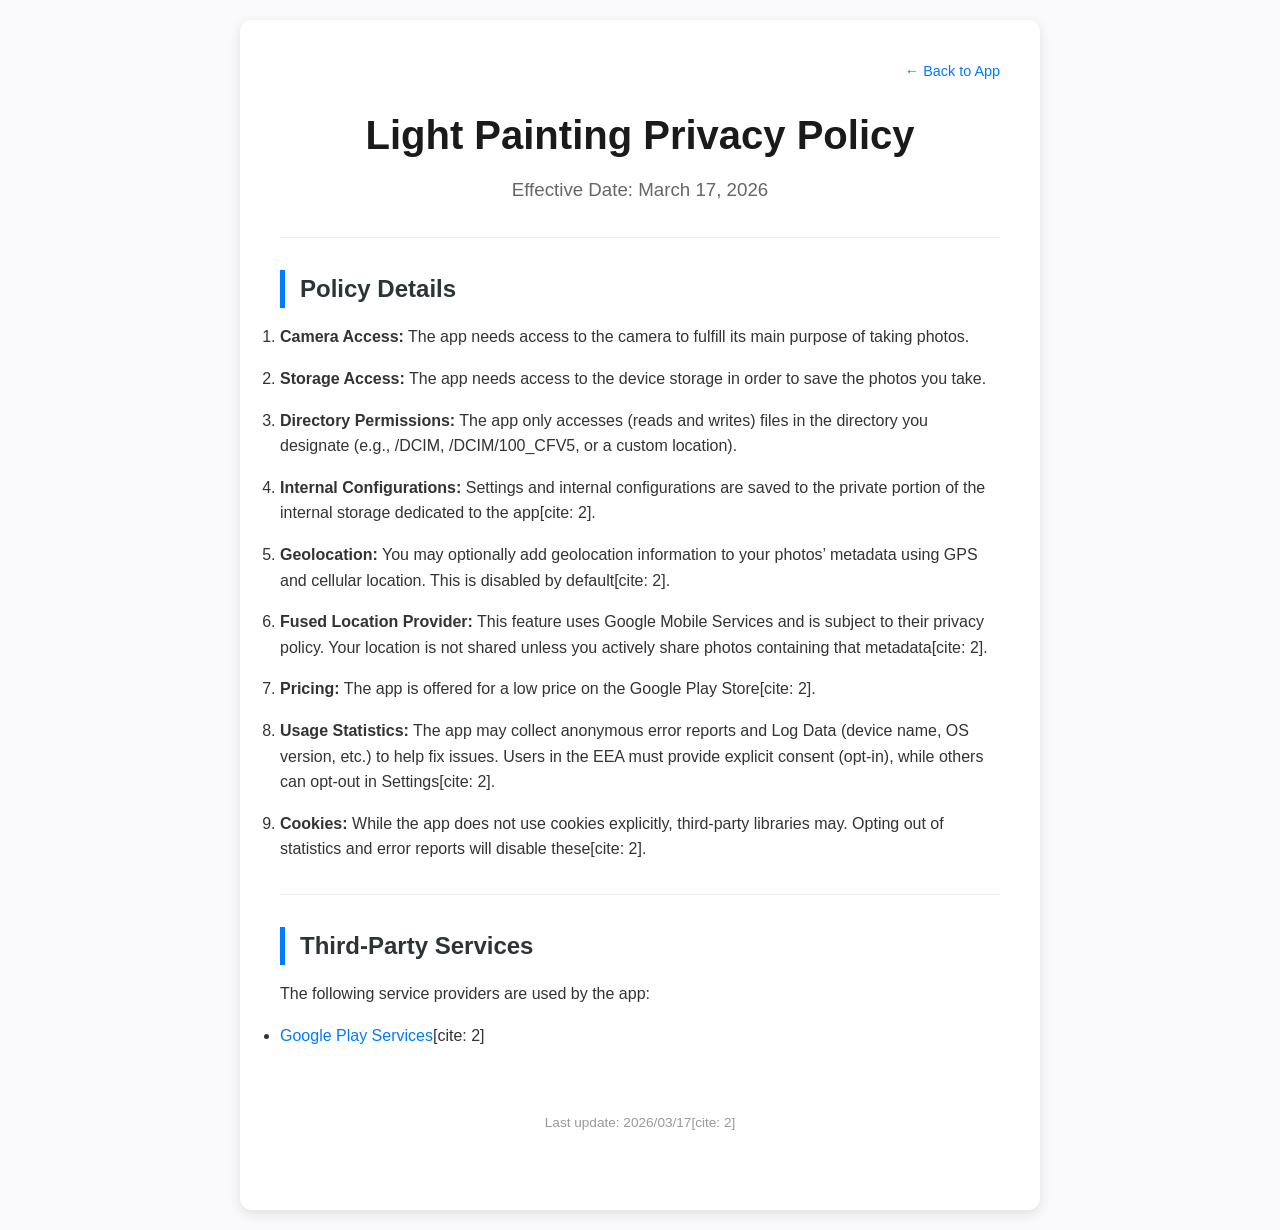
==== privacypolicy.html @ 0c080e07 "Add files via upload" ====
<!DOCTYPE html>
<html lang="en">
<head>
    <meta charset="UTF-8">
    <meta name="viewport" content="width=device-width, initial-scale=1.0">
    <title>Privacy Policy - Light Painting</title>
    <link rel="stylesheet" href="style.css">
</head>
<body>
    <div class="container">
        <nav><a href="index.html">← Back to App</a></nav>
        
        <h1>Light Painting Privacy Policy</h1>
        <h3>Effective Date: March 17, 2026</h3>
        
        <hr>

        <h2>Policy Details</h2>
        <ol>
            <li><strong>Camera Access:</strong> The app needs access to the camera to fulfill its main purpose of taking photos.</li>
            <li><strong>Storage Access:</strong> The app needs access to the device storage in order to save the photos you take.</li>
            <li><strong>Directory Permissions:</strong> The app only accesses (reads and writes) files in the directory you designate (e.g., /DCIM, /DCIM/100_CFV5, or a custom location).</li>
            <li><strong>Internal Configurations:</strong> Settings and internal configurations are saved to the private portion of the internal storage dedicated to the app[cite: 2].</li>
            <li><strong>Geolocation:</strong> You may optionally add geolocation information to your photos’ metadata using GPS and cellular location. This is disabled by default[cite: 2].</li>
            <li><strong>Fused Location Provider:</strong> This feature uses Google Mobile Services and is subject to their privacy policy. Your location is not shared unless you actively share photos containing that metadata[cite: 2].</li>
            <li><strong>Pricing:</strong> The app is offered for a low price on the Google Play Store[cite: 2].</li>
            <li><strong>Usage Statistics:</strong> The app may collect anonymous error reports and Log Data (device name, OS version, etc.) to help fix issues. Users in the EEA must provide explicit consent (opt-in), while others can opt-out in Settings[cite: 2].</li>
            <li><strong>Cookies:</strong> While the app does not use cookies explicitly, third-party libraries may. Opting out of statistics and error reports will disable these[cite: 2].</li>
        </ol>

        <hr>

        <h2>Third-Party Services</h2>
        <p>The following service providers are used by the app:</p>
        <ul>
            <li><a href="https://policies.google.com/privacy" target="_blank">Google Play Services</a>[cite: 2]</li>
        </ul>

        <div class="footer">
            <p>Last update: 2026/03/17[cite: 2]</p>
        </div>
    </div>
</body>
</html>
---- style.css ----
/* style.css */

/* 1. Global Reset & Variables */
:root {
    --primary-color: #007bff;
    --text-color: #333;
    --light-bg: #f9f9fb;
    --white: #ffffff;
    --shadow: 0 4px 12px rgba(0, 0, 0, 0.1);
    --border-radius: 12px;
}

* {
    box-sizing: border-box;
    margin: 0;
    padding: 0;
}

body {
    font-family: -apple-system, BlinkMacSystemFont, "Segoe UI", Roboto, Helvetica, Arial, sans-serif;
    line-height: 1.6;
    color: var(--text-color);
    background-color: var(--light-bg);
    padding: 20px;
}

/* 2. Container & Layout */
.container {
    max-width: 800px;
    margin: 0 auto;
    background: var(--white);
    padding: 40px;
    border-radius: var(--border-radius);
    box-shadow: var(--shadow);
}

/* 3. Typography */
h1 {
    font-size: 2.5rem;
    color: #1a1a1a;
    text-align: center;
    margin-bottom: 0.5rem;
}

h3 {
    font-weight: 400;
    color: #666;
    text-align: center;
    margin-bottom: 2rem;
}

h2 {
    color: #2d3436;
    margin-top: 2rem;
    margin-bottom: 1rem;
    border-left: 5px solid var(--primary-color);
    padding-left: 15px;
}

p, li {
    margin-bottom: 1rem;
}

/* 4. Links & Buttons */
a {
    color: var(--primary-color);
    text-decoration: none;
    transition: opacity 0.2s;
}

a:hover {
    text-decoration: underline;
    opacity: 0.8;
}

/* 5. Image & Photo Gallery */
.photo-grid {
    display: grid;
    grid-template-columns: repeat(auto-fit, minmax(250px, 1fr));
    gap: 20px;
    margin: 2rem 0;
}

.photo-grid img {
    width: 100%;
    height: auto;
    border-radius: var(--border-radius);
    box-shadow: var(--shadow);
    transition: transform 0.3s ease;
}

.photo-grid img:hover {
    transform: scale(1.02);
}

/* 6. Navigation & Footer */
nav {
    text-align: right;
    margin-bottom: 20px;
    font-size: 0.9rem;
}

.footer {
    text-align: center;
    font-size: 0.85rem;
    color: #999;
    margin-top: 4rem;
    padding-bottom: 20px;
}

hr {
    border: 0;
    border-top: 1px solid #eee;
    margin: 2rem 0;
}

/* 7. Mobile Adjustments */
@media (max-width: 600px) {
    .container {
        padding: 20px;
    }
    h1 {
        font-size: 2rem;
    }
}
/* style.css additions */

.button-container {
    text-align: center;
    margin: 3rem 0;
}

.button {
    background-color: var(--primary-color);
    color: var(--white) !important; /* Ensure text stays white */
    padding: 12px 24px;
    border-radius: 8px;
    font-weight: 600;
    text-decoration: none;
    display: inline-block;
    transition: background-color 0.2s, transform 0.1s;
    box-shadow: 0 4px 6px rgba(0, 123, 255, 0.2);
}

.button:hover {
    background-color: #0056b3;
    text-decoration: none;
    transform: translateY(-1px);
}

.button:active {
    transform: translateY(0);
}
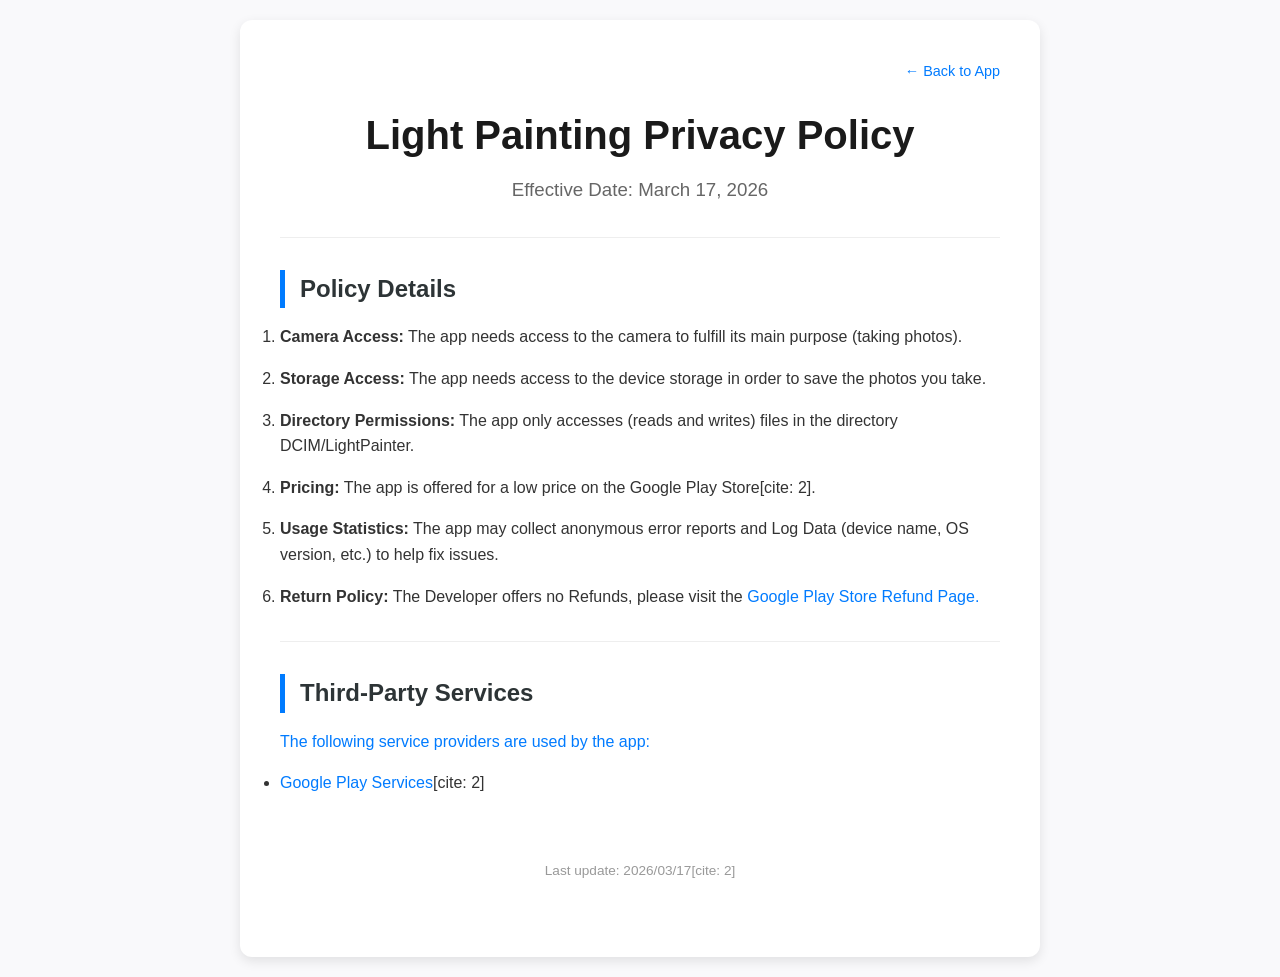
==== commit 6a4f0385: "Update privacypolicy.html" ====
--- a/privacypolicy.html
+++ b/privacypolicy.html
@@ -17,15 +17,12 @@
 
         <h2>Policy Details</h2>
         <ol>
-            <li><strong>Camera Access:</strong> The app needs access to the camera to fulfill its main purpose of taking photos.</li>
+            <li><strong>Camera Access:</strong> The app needs access to the camera to fulfill its main purpose (taking photos).</li>
             <li><strong>Storage Access:</strong> The app needs access to the device storage in order to save the photos you take.</li>
-            <li><strong>Directory Permissions:</strong> The app only accesses (reads and writes) files in the directory you designate (e.g., /DCIM, /DCIM/100_CFV5, or a custom location).</li>
-            <li><strong>Internal Configurations:</strong> Settings and internal configurations are saved to the private portion of the internal storage dedicated to the app[cite: 2].</li>
-            <li><strong>Geolocation:</strong> You may optionally add geolocation information to your photos’ metadata using GPS and cellular location. This is disabled by default[cite: 2].</li>
-            <li><strong>Fused Location Provider:</strong> This feature uses Google Mobile Services and is subject to their privacy policy. Your location is not shared unless you actively share photos containing that metadata[cite: 2].</li>
+            <li><strong>Directory Permissions:</strong> The app only accesses (reads and writes) files in the directory DCIM/LightPainter.</li>
             <li><strong>Pricing:</strong> The app is offered for a low price on the Google Play Store[cite: 2].</li>
-            <li><strong>Usage Statistics:</strong> The app may collect anonymous error reports and Log Data (device name, OS version, etc.) to help fix issues. Users in the EEA must provide explicit consent (opt-in), while others can opt-out in Settings[cite: 2].</li>
-            <li><strong>Cookies:</strong> While the app does not use cookies explicitly, third-party libraries may. Opting out of statistics and error reports will disable these[cite: 2].</li>
+            <li><strong>Usage Statistics:</strong> The app may collect anonymous error reports and Log Data (device name, OS version, etc.) to help fix issues.</li>
+            <li><strong>Return Policy:</strong> The Developer offers no Refunds, please visit the <a href="https://support.google.com/googleplay/answer/15574897?hl=en" target="_blank">Google Play Store Refund Page.</li>
         </ol>
 
         <hr>
@@ -41,4 +38,4 @@
         </div>
     </div>
 </body>
-</html>+</html>
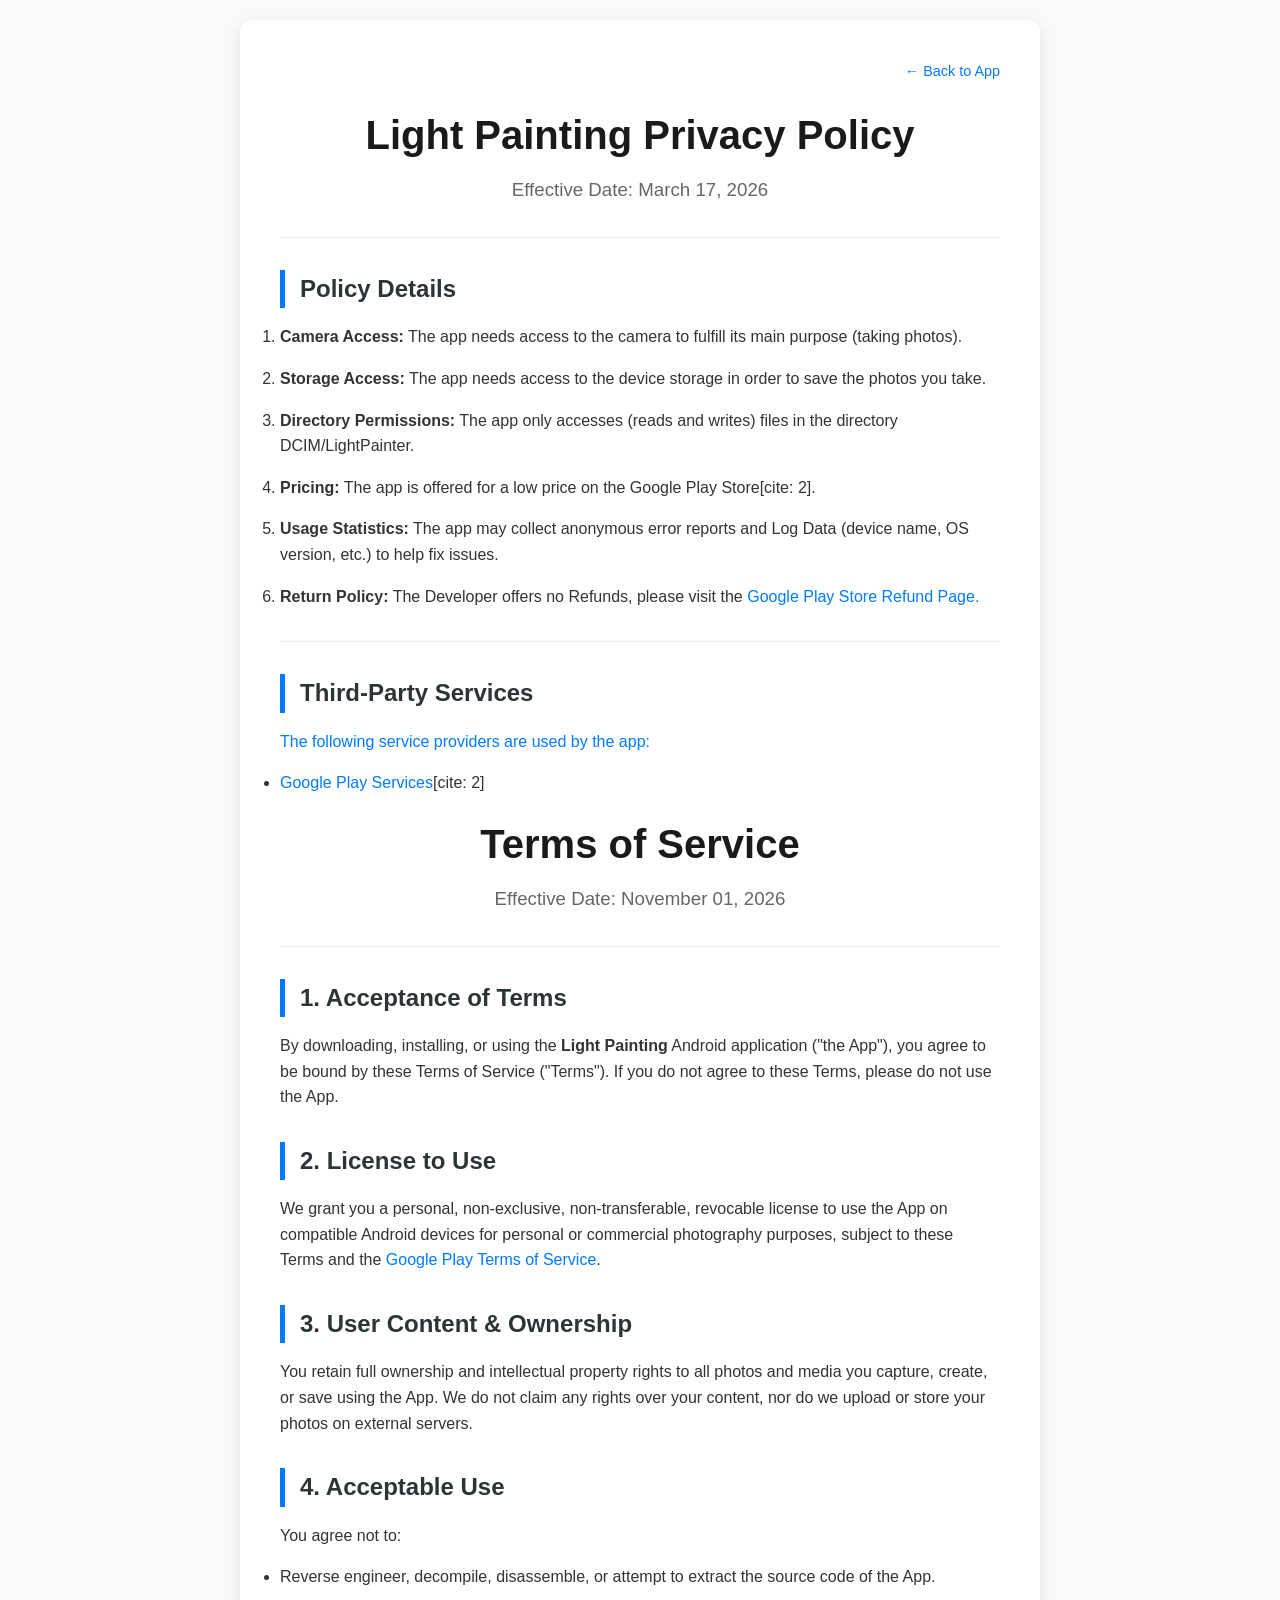
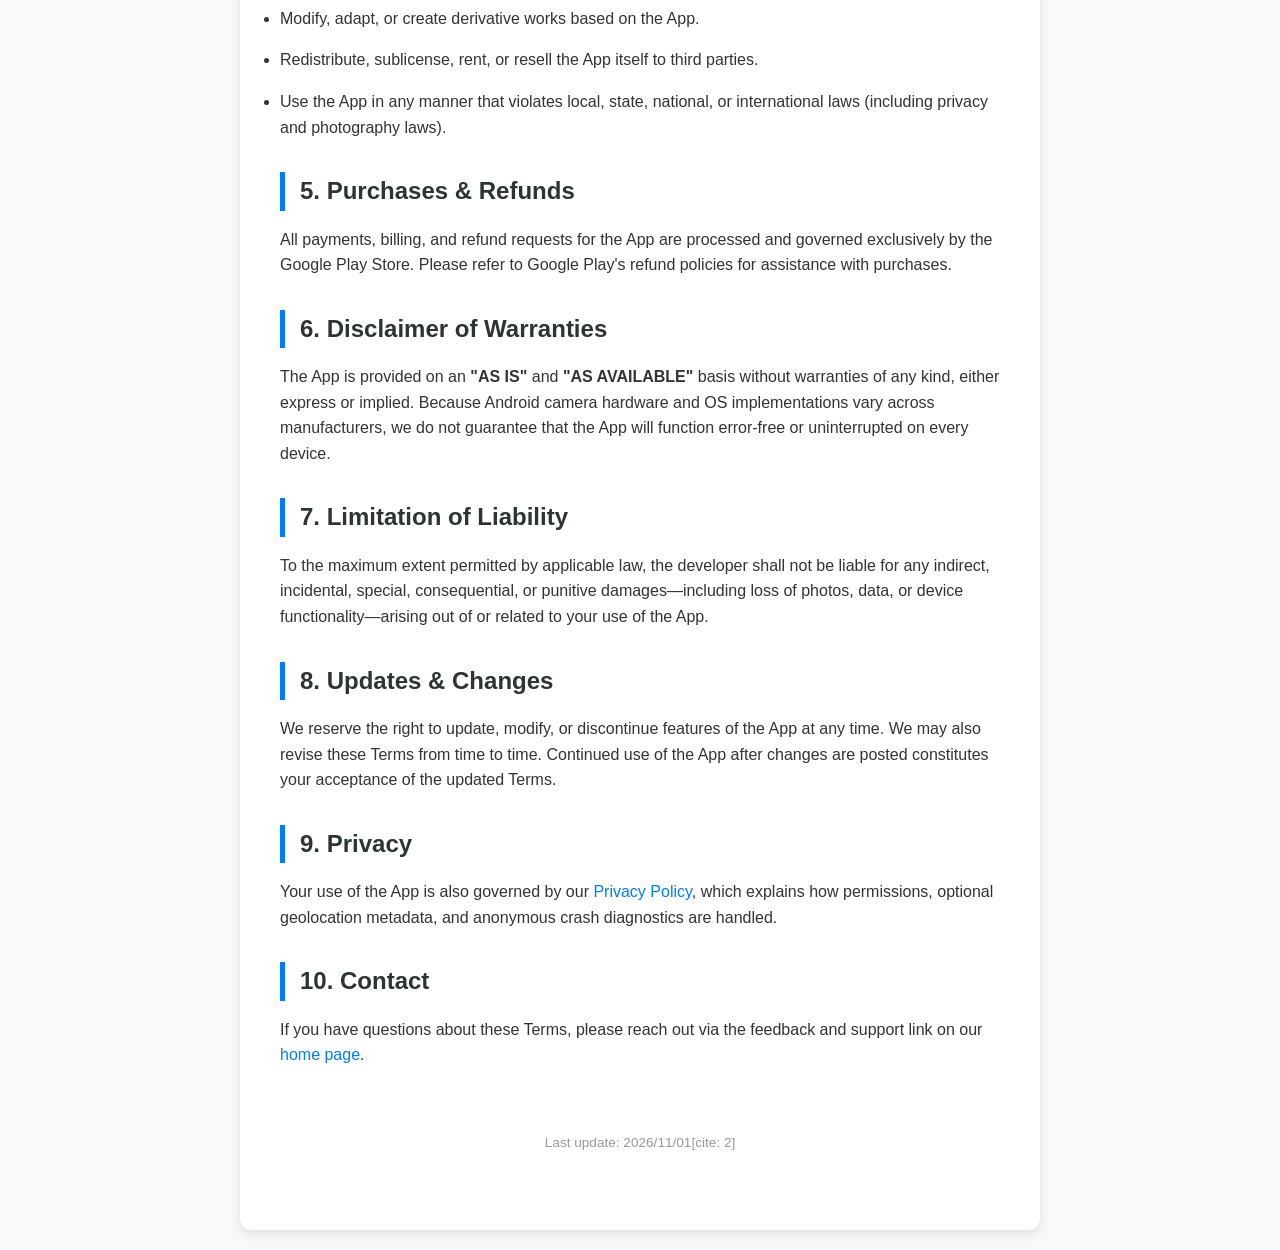
==== commit eb519ebc: "Update privacypolicy.html added TOS" ====
--- a/privacypolicy.html
+++ b/privacypolicy.html
@@ -24,7 +24,6 @@
             <li><strong>Usage Statistics:</strong> The app may collect anonymous error reports and Log Data (device name, OS version, etc.) to help fix issues.</li>
             <li><strong>Return Policy:</strong> The Developer offers no Refunds, please visit the <a href="https://support.google.com/googleplay/answer/15574897?hl=en" target="_blank">Google Play Store Refund Page.</li>
         </ol>
-
         <hr>
 
         <h2>Third-Party Services</h2>
@@ -33,8 +32,49 @@
             <li><a href="https://policies.google.com/privacy" target="_blank">Google Play Services</a>[cite: 2]</li>
         </ul>
 
+        <h1>Terms of Service</h1>
+        <h3>Effective Date: November 01, 2026</h3>
+        
+        <hr>
+
+        <h2>1. Acceptance of Terms</h2>
+        <p>By downloading, installing, or using the <strong>Light Painting</strong> Android application ("the App"), you agree to be bound by these Terms of Service ("Terms"). If you do not agree to these Terms, please do not use the App.</p>
+
+        <h2>2. License to Use</h2>
+        <p>We grant you a personal, non-exclusive, non-transferable, revocable license to use the App on compatible Android devices for personal or commercial photography purposes, subject to these Terms and the <a href="https://play.google.com/about/play-terms/" target="_blank">Google Play Terms of Service</a>.</p>
+
+        <h2>3. User Content &amp; Ownership</h2>
+        <p>You retain full ownership and intellectual property rights to all photos and media you capture, create, or save using the App. We do not claim any rights over your content, nor do we upload or store your photos on external servers.</p>
+
+        <h2>4. Acceptable Use</h2>
+        <p>You agree not to:</p>
+        <ul>
+            <li>Reverse engineer, decompile, disassemble, or attempt to extract the source code of the App.</li>
+            <li>Modify, adapt, or create derivative works based on the App.</li>
+            <li>Redistribute, sublicense, rent, or resell the App itself to third parties.</li>
+            <li>Use the App in any manner that violates local, state, national, or international laws (including privacy and photography laws).</li>
+        </ul>
+
+        <h2>5. Purchases &amp; Refunds</h2>
+        <p>All payments, billing, and refund requests for the App are processed and governed exclusively by the Google Play Store. Please refer to Google Play's refund policies for assistance with purchases.</p>
+
+        <h2>6. Disclaimer of Warranties</h2>
+        <p>The App is provided on an <strong>"AS IS"</strong> and <strong>"AS AVAILABLE"</strong> basis without warranties of any kind, either express or implied. Because Android camera hardware and OS implementations vary across manufacturers, we do not guarantee that the App will function error-free or uninterrupted on every device.</p>
+
+        <h2>7. Limitation of Liability</h2>
+        <p>To the maximum extent permitted by applicable law, the developer shall not be liable for any indirect, incidental, special, consequential, or punitive damages—including loss of photos, data, or device functionality—arising out of or related to your use of the App.</p>
+
+        <h2>8. Updates &amp; Changes</h2>
+        <p>We reserve the right to update, modify, or discontinue features of the App at any time. We may also revise these Terms from time to time. Continued use of the App after changes are posted constitutes your acceptance of the updated Terms.</p>
+
+        <h2>9. Privacy</h2>
+        <p>Your use of the App is also governed by our <a href="privacy.html">Privacy Policy</a>, which explains how permissions, optional geolocation metadata, and anonymous crash diagnostics are handled.</p>
+
+        <h2>10. Contact</h2>
+        <p>If you have questions about these Terms, please reach out via the feedback and support link on our <a href="index.html">home page</a>.</p>
+
         <div class="footer">
-            <p>Last update: 2026/03/17[cite: 2]</p>
+            <p>Last update: 2026/11/01[cite: 2]</p>
         </div>
     </div>
 </body>
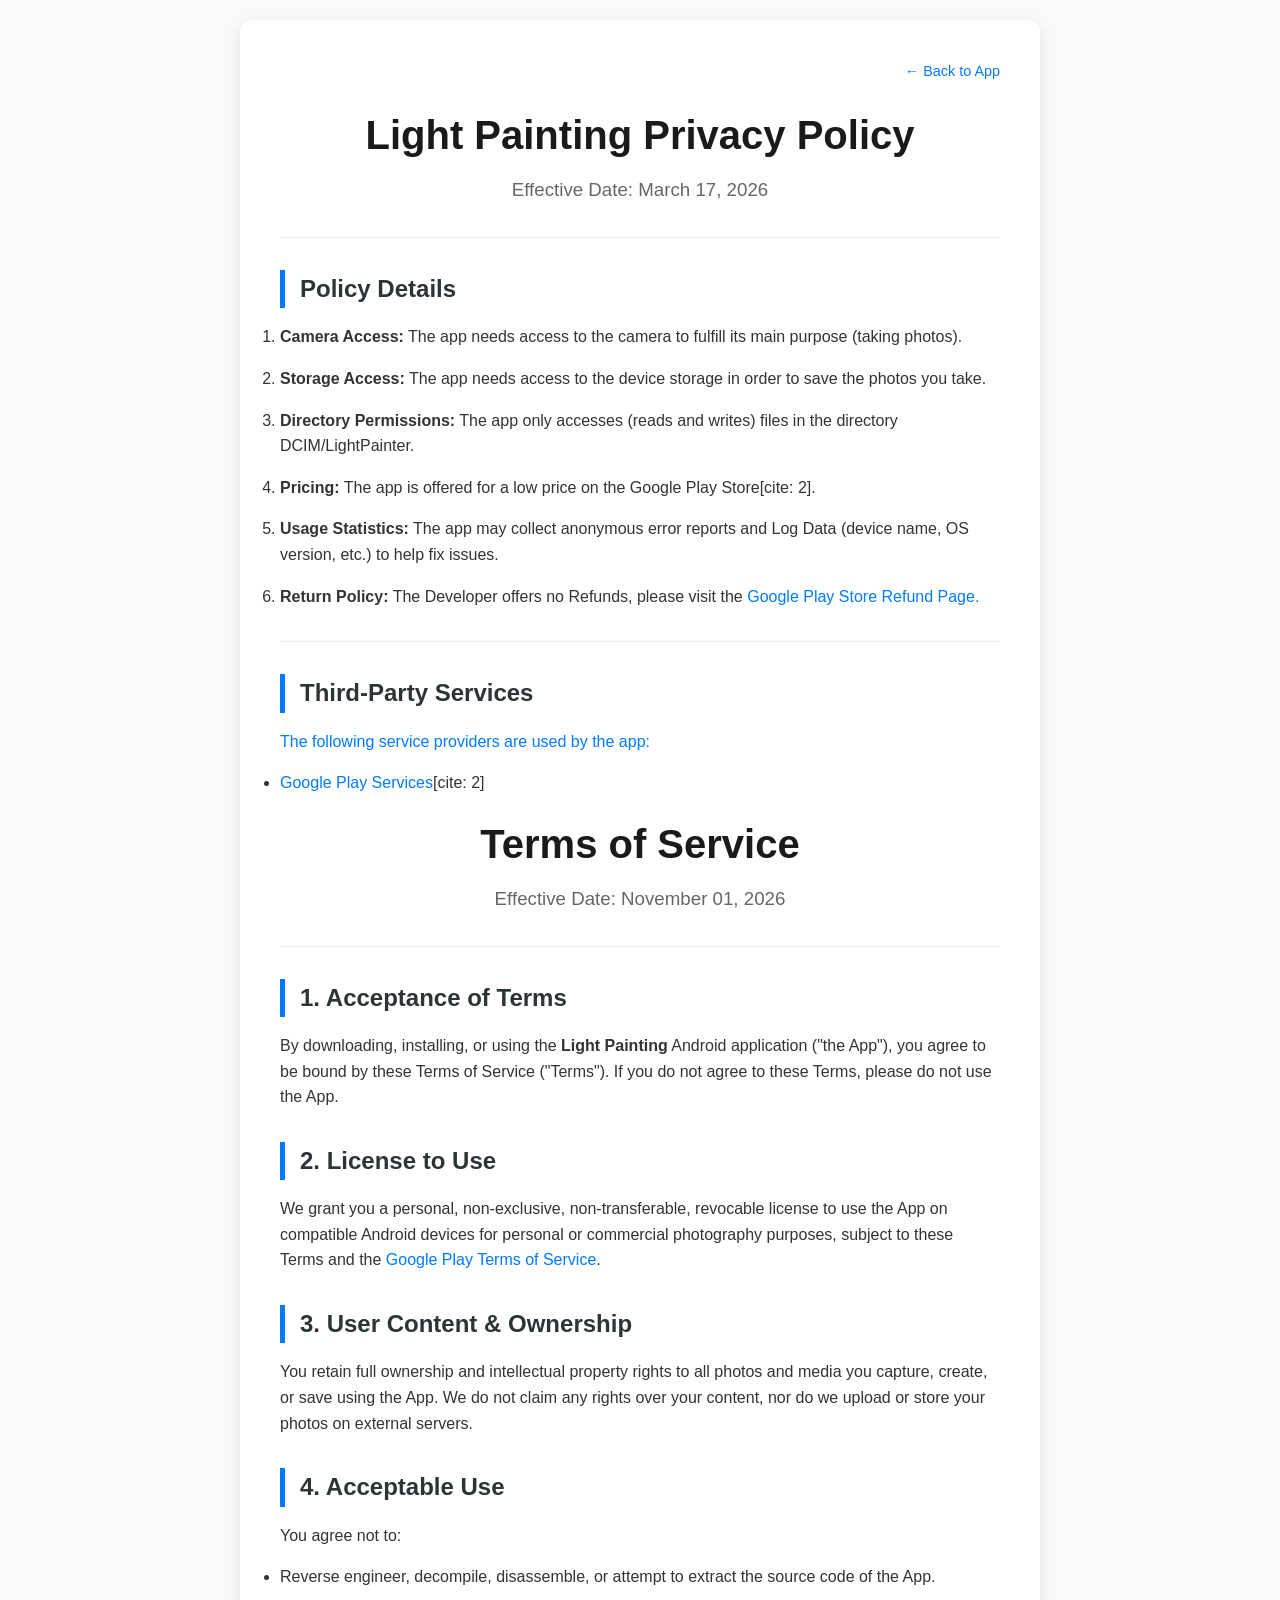
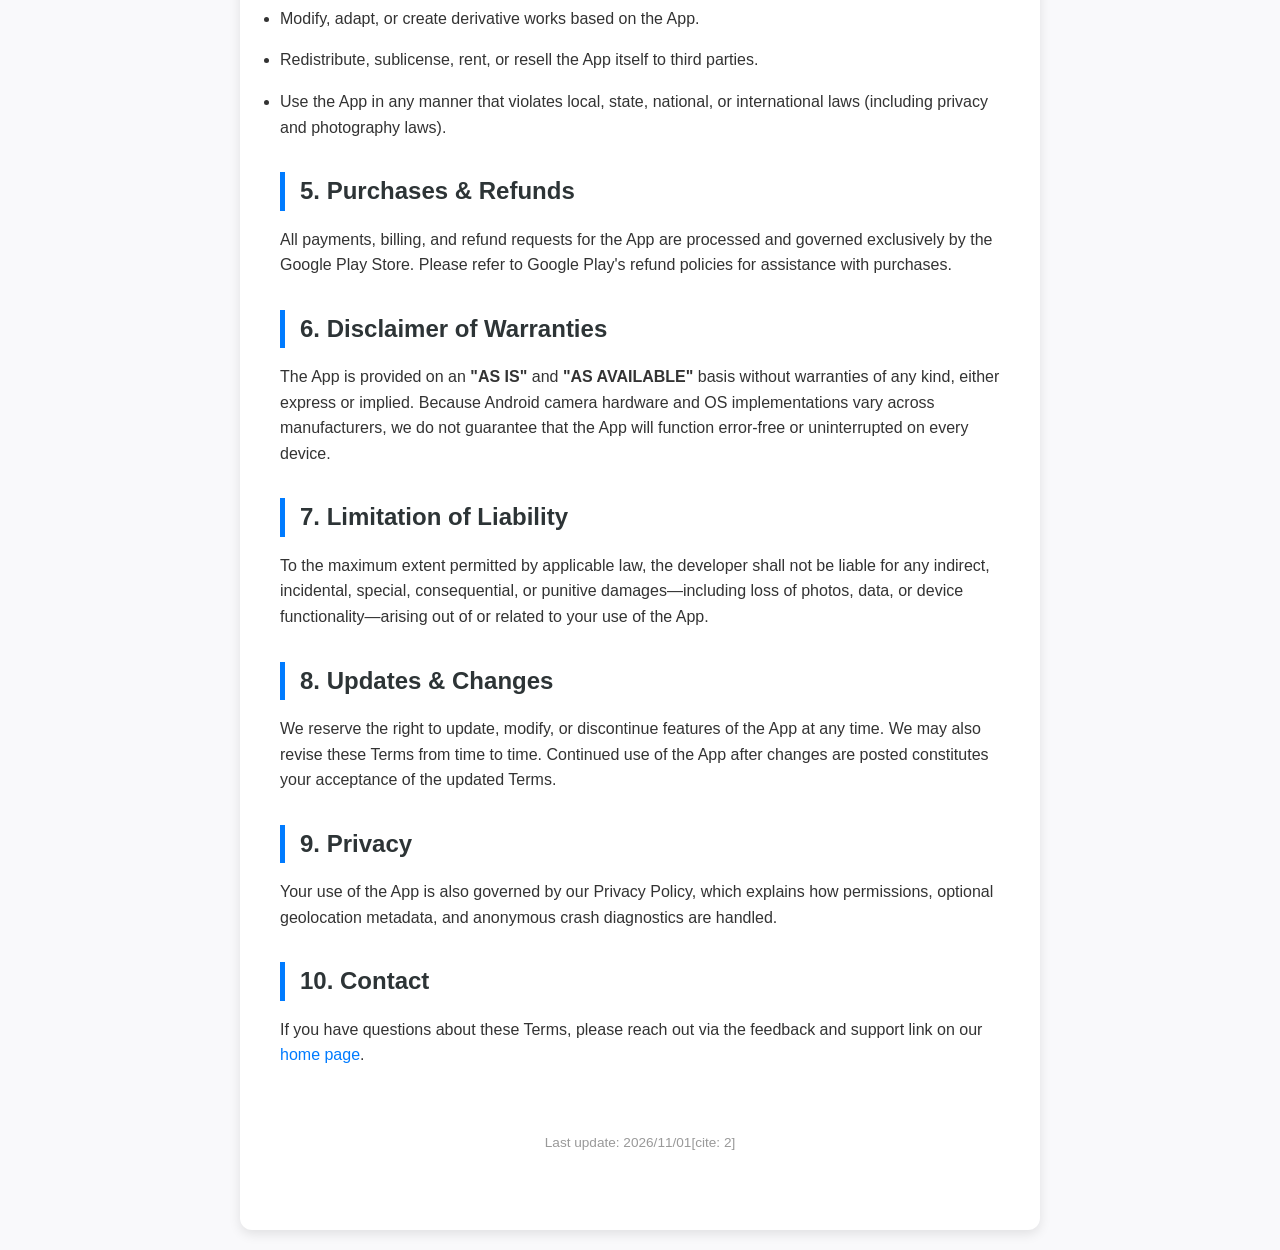
==== commit 9cec9046: "Update privacypolicy.html" ====
--- a/privacypolicy.html
+++ b/privacypolicy.html
@@ -68,7 +68,7 @@
         <p>We reserve the right to update, modify, or discontinue features of the App at any time. We may also revise these Terms from time to time. Continued use of the App after changes are posted constitutes your acceptance of the updated Terms.</p>
 
         <h2>9. Privacy</h2>
-        <p>Your use of the App is also governed by our <a href="privacy.html">Privacy Policy</a>, which explains how permissions, optional geolocation metadata, and anonymous crash diagnostics are handled.</p>
+        <p>Your use of the App is also governed by our Privacy Policy, which explains how permissions, optional geolocation metadata, and anonymous crash diagnostics are handled.</p>
 
         <h2>10. Contact</h2>
         <p>If you have questions about these Terms, please reach out via the feedback and support link on our <a href="index.html">home page</a>.</p>
